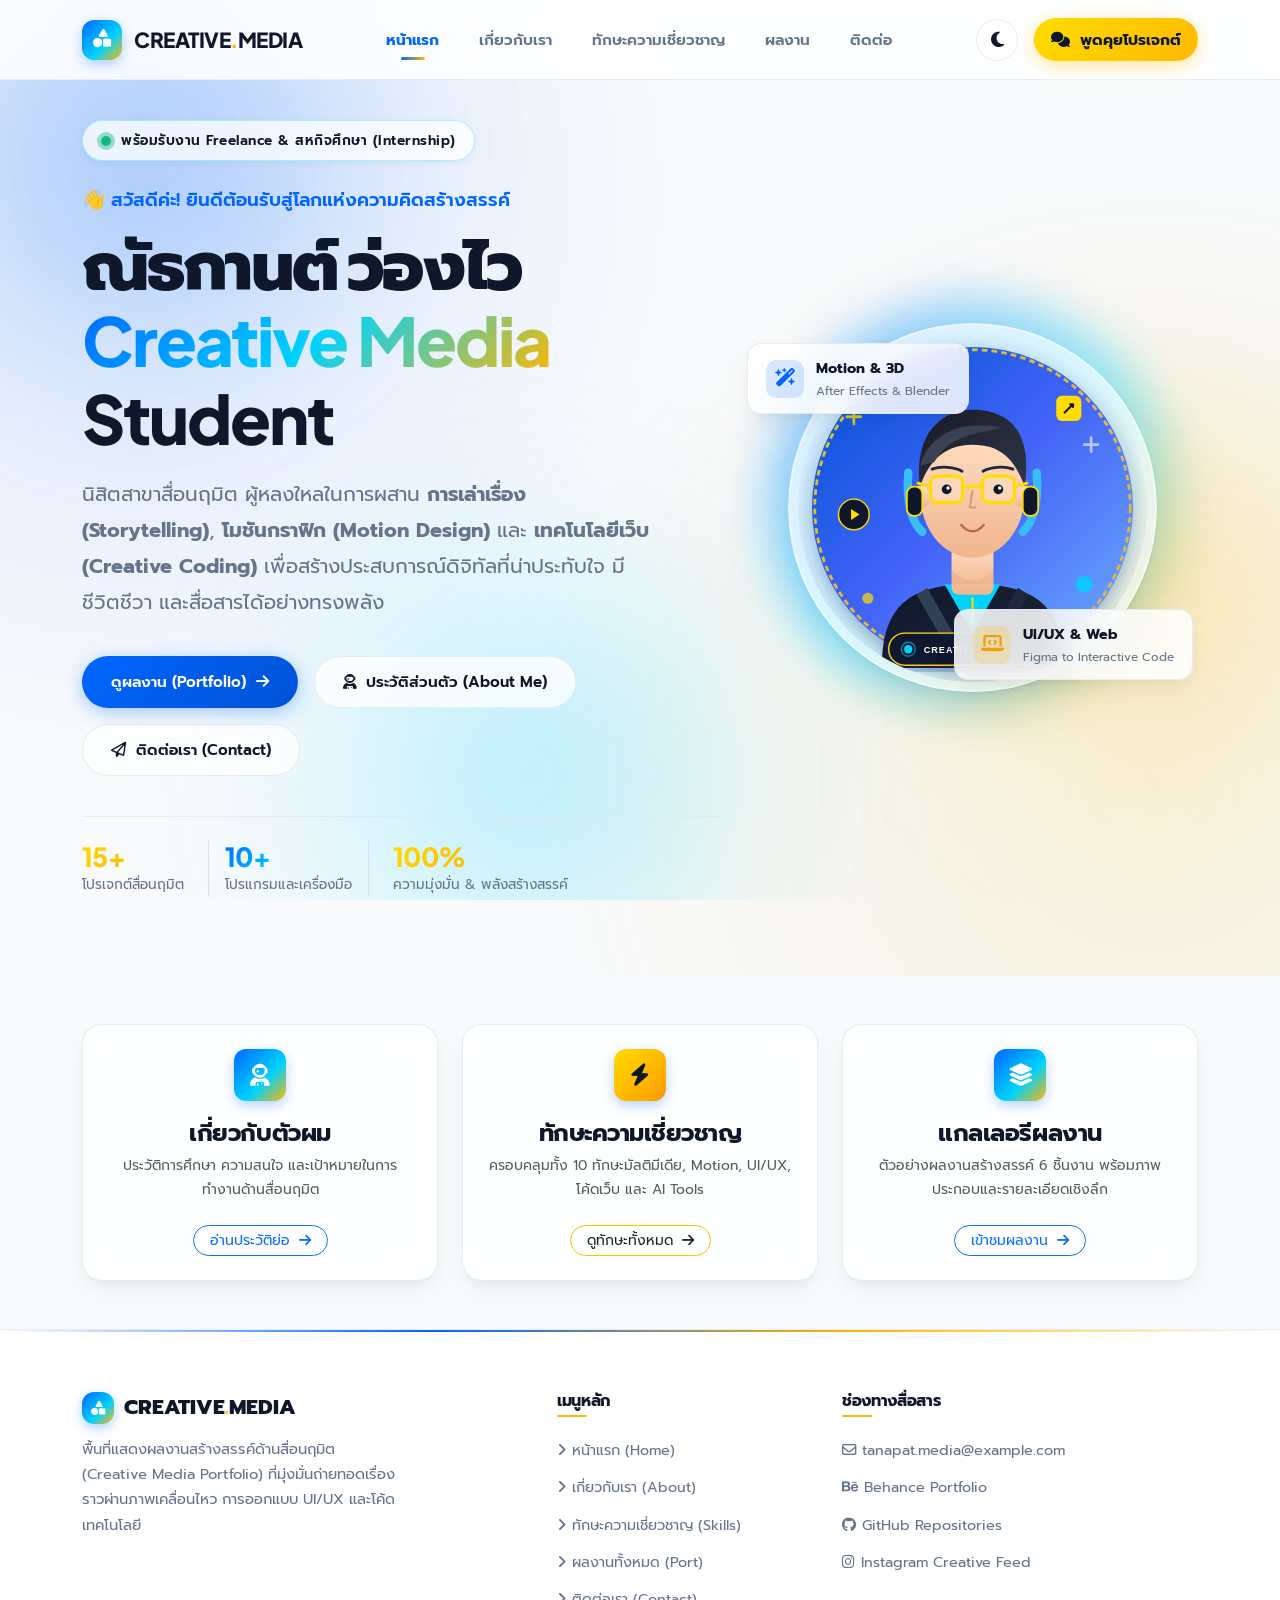
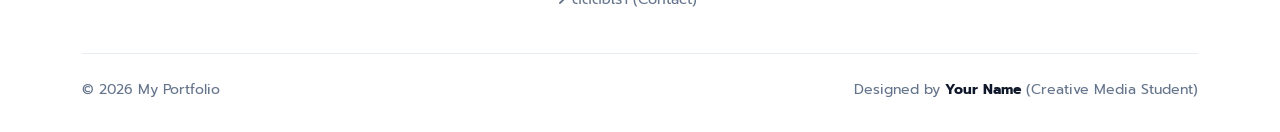
==== index.html @ 1ac67773 "Initial commit: Creative Media Student Portfolio with multi-page structure" ====
<!DOCTYPE html>
<html lang="th" data-bs-theme="dark">
<head>
  <meta charset="UTF-8">
  <meta name="viewport" content="width=device-width, initial-scale=1.0">
  <title>หน้าแรก (Home) | Creative Media Student Portfolio</title>
  
  <!-- SEO Meta Tags -->
  <meta name="description" content="แฟ้มสะสมผลงาน (Portfolio) สาขาสื่อนฤมิต (Creative Media) - หน้าแรก นำเสนอผลงานออกแบบดิจิทัล มัลติมีเดีย โมชันกราฟิก และ UI/UX">
  <meta name="keywords" content="Creative Media, สื่อนฤมิต, Portfolio, UI/UX, Motion Graphic, Video Production, Front-end Developer">
  <meta name="author" content="Your Name">

  <!-- Favicon -->
  <link rel="icon" type="image/svg+xml" href="assets/images/logo.svg">

  <!-- Google Fonts: Plus Jakarta Sans & Prompt -->
  <link rel="preconnect" href="https://fonts.googleapis.com">
  <link rel="preconnect" href="https://fonts.gstatic.com" crossorigin>
  <link href="https://fonts.googleapis.com/css2?family=Plus+Jakarta+Sans:wght@400;500;600;700;800&family=Prompt:wght@300;400;500;600;700&display=swap" rel="stylesheet">

  <!-- Font Awesome 6.6.0 via CDN -->
  <link rel="stylesheet" href="https://cdnjs.cloudflare.com/ajax/libs/font-awesome/6.6.0/css/all.min.css" crossorigin="anonymous" referrerpolicy="no-referrer" />

  <!-- Bootstrap 5.3.3 CSS via CDN -->
  <link href="https://cdn.jsdelivr.net/npm/bootstrap@5.3.3/dist/css/bootstrap.min.css" rel="stylesheet" crossorigin="anonymous">

  <!-- Custom Modular Stylesheets -->
  <link rel="stylesheet" href="assets/css/variables.css">
  <link rel="stylesheet" href="assets/css/main.css">
  <link rel="stylesheet" href="assets/css/navbar.css">
  <link rel="stylesheet" href="assets/css/hero.css">
  <link rel="stylesheet" href="assets/css/footer.css">
</head>
<body>

  <!-- Preloader Screen -->
  <div id="preloader" aria-hidden="true">
    <div class="loader-spinner"></div>
    <div class="loader-brand text-gradient-blue-yellow">CREATIVE MEDIA</div>
    <span class="text-muted small mt-2">กำลังโหลดหน้าแรก...</span>
  </div>

  <!-- Ambient Glowing Background Orbs -->
  <div class="bg-ambient-layer" aria-hidden="true">
    <div class="ambient-orb orb-1"></div>
    <div class="ambient-orb orb-2"></div>
    <div class="ambient-orb orb-3"></div>
  </div>

  <!-- 1. NAVIGATION BAR -->
  <header class="custom-navbar">
    <div class="container navbar-container">
      <!-- Brand Logo -->
      <a href="index.html" class="navbar-brand-link" aria-label="Creative Media Portfolio Home">
        <div class="brand-icon-box">
          <i class="fa-solid fa-shapes"></i>
        </div>
        <div>
          <span class="brand-text-name">CREATIVE<span class="brand-accent-dot">.</span>MEDIA</span>
        </div>
      </a>

      <!-- Navigation Menu (Desktop & Mobile Dropdown) -->
      <nav class="nav-menu-wrapper" id="navMenuWrapper" aria-label="Main Navigation">
        <ul class="navbar-nav-list">
          <li>
            <a href="index.html" class="custom-nav-link active">
              <i class="fa-solid fa-house me-1 d-lg-none"></i> หน้าแรก
            </a>
          </li>
          <li>
            <a href="about.html" class="custom-nav-link">
              <i class="fa-solid fa-user me-1 d-lg-none"></i> เกี่ยวกับเรา
            </a>
          </li>
          <li>
            <a href="skills.html" class="custom-nav-link">
              <i class="fa-solid fa-bolt me-1 d-lg-none"></i> ทักษะความเชี่ยวชาญ
            </a>
          </li>
          <li>
            <a href="port.html" class="custom-nav-link">
              <i class="fa-solid fa-layer-group me-1 d-lg-none"></i> ผลงาน
            </a>
          </li>
          <li>
            <a href="contact.html" class="custom-nav-link">
              <i class="fa-solid fa-paper-plane me-1 d-lg-none"></i> ติดต่อ
            </a>
          </li>
        </ul>

        <!-- Mobile Drawer Action -->
        <div class="mobile-actions-wrapper d-lg-none">
          <span class="text-muted small">สลับโหมดการแสดงผล</span>
          <button class="theme-switch-btn" type="button" aria-label="Toggle theme">
            <i class="fa-solid fa-moon"></i>
          </button>
        </div>
      </nav>

      <!-- Right Side Actions -->
      <div class="d-flex align-items-center gap-3">
        <button class="theme-switch-btn d-none d-lg-flex" type="button" aria-label="Toggle theme" title="สลับโหมด Dark/Light">
          <i class="fa-solid fa-moon"></i>
        </button>

        <a href="contact.html" class="btn-creative-yellow d-none d-md-inline-flex py-2 px-3 small">
          <i class="fa-solid fa-comments"></i> พูดคุยโปรเจกต์
        </a>

        <button class="mobile-nav-toggle" type="button" aria-label="Open navigation menu" aria-expanded="false">
          <i class="fa-solid fa-bars"></i>
        </button>
      </div>
    </div>
  </header>

  <!-- MAIN CONTENT: HERO SECTION -->
  <main>
    <section id="home" class="hero-section">
      <div class="hero-gradient-canvas"></div>

      <div class="container hero-content">
        <div class="row align-items-center gy-5">
          <!-- Left Column: Intro Information & CTA -->
          <div class="col-lg-7 text-center text-lg-start">
            <div class="hero-status-pill reveal-init reveal-fade-up">
              <span class="pulse-dot"></span>
              <span class="status-text">พร้อมรับงาน Freelance &amp; สหกิจศึกษา (Internship)</span>
            </div>

            <div class="hero-greeting reveal-init reveal-fade-up delay-100">
              <span>👋 สวัสดีค่ะ! ยินดีต้อนรับสู่โลกแห่งความคิดสร้างสรรค์</span>
            </div>

            <h1 class="hero-title reveal-init reveal-fade-up delay-200">
              ณัธกานต์ ว่องไว<br>
              <span class="text-gradient-blue-yellow">Creative Media</span>
              <span class="hero-role"> Student</span>
            </h1>

            <p class="hero-bio reveal-init reveal-fade-up delay-300">
              นิสิตสาขาสื่อนฤมิต ผู้หลงใหลในการผสาน <strong>การเล่าเรื่อง (Storytelling)</strong>, 
              <strong>โมชันกราฟิก (Motion Design)</strong> และ <strong>เทคโนโลยีเว็บ (Creative Coding)</strong> 
              เพื่อสร้างประสบการณ์ดิจิทัลที่น่าประทับใจ มีชีวิตชีวา และสื่อสารได้อย่างทรงพลัง
            </p>

            <!-- Links to other pages -->
            <div class="hero-cta-group reveal-init reveal-fade-up delay-400">
              <a href="port.html" class="btn-creative-primary">
                <span>ดูผลงาน (Portfolio)</span>
                <i class="fa-solid fa-arrow-right"></i>
              </a>
              <a href="about.html" class="btn-creative-outline">
                <i class="fa-solid fa-user-astronaut"></i>
                <span>ประวัติส่วนตัว (About Me)</span>
              </a>
              <a href="contact.html" class="btn-creative-outline">
                <i class="fa-regular fa-paper-plane"></i>
                <span>ติดต่อเรา (Contact)</span>
              </a>
            </div>

            <!-- Quick Experience Highlights -->
            <div class="hero-quick-stats reveal-init reveal-fade-up delay-500">
              <div class="stat-item">
                <h4 class="text-gradient-yellow">15+</h4>
                <p>โปรเจกต์สื่อนฤมิต</p>
              </div>
              <div class="stat-item border-start border-end px-3">
                <h4 class="text-gradient-blue-yellow">10+</h4>
                <p>โปรแกรมและเครื่องมือ</p>
              </div>
              <div class="stat-item">
                <h4 class="text-gradient-yellow">100%</h4>
                <p>ความมุ่งมั่น &amp; พลังสร้างสรรค์</p>
              </div>
            </div>
          </div>

          <!-- Right Column: Profile Avatar with Floating Glass Badges -->
          <div class="col-lg-5">
            <div class="hero-visual-wrapper reveal-init reveal-zoom-in delay-200">
              <div class="avatar-frame">
                <div class="avatar-glow-ring"></div>

                <div class="avatar-image-container">
                  <img src="assets/images/profile-placeholder.svg" 
                       alt="Tanapat Suksomboon - Creative Media Student" 
                       width="400" 
                       height="400" 
                       loading="eager">
                </div>

                <div class="floating-badge floating-badge-1">
                  <div class="badge-icon-box badge-icon-blue">
                    <i class="fa-solid fa-wand-magic-sparkles"></i>
                  </div>
                  <div>
                    <p class="badge-text-primary">Motion &amp; 3D</p>
                    <p class="badge-text-secondary">After Effects &amp; Blender</p>
                  </div>
                </div>

                <div class="floating-badge floating-badge-2">
                  <div class="badge-icon-box badge-icon-yellow">
                    <i class="fa-solid fa-laptop-code"></i>
                  </div>
                  <div>
                    <p class="badge-text-primary">UI/UX &amp; Web</p>
                    <p class="badge-text-secondary">Figma to Interactive Code</p>
                  </div>
                </div>
              </div>
            </div>
          </div>
        </div>
      </div>
    </section>

    <!-- Navigation Highlights Grid (นำทางไปสู่หน้าต่างๆ) -->
    <section class="py-5">
      <div class="container">
        <div class="row g-4">
          <!-- About Box -->
          <div class="col-md-4">
            <div class="glass-card p-4 h-100 reveal-init reveal-fade-up delay-100 text-center">
              <div class="brand-icon-box mx-auto mb-3" style="width: 52px; height: 52px; font-size: 1.4rem;">
                <i class="fa-solid fa-user-astronaut"></i>
              </div>
              <h4 class="fw-bold mb-2">เกี่ยวกับตัวผม</h4>
              <p class="text-muted small mb-4">ประวัติการศึกษา ความสนใจ และเป้าหมายในการทำงานด้านสื่อนฤมิต</p>
              <a href="about.html" class="btn btn-sm btn-outline-primary rounded-pill px-3">
                อ่านประวัติย่อ <i class="fa-solid fa-arrow-right ms-1"></i>
              </a>
            </div>
          </div>

          <!-- Skills Box -->
          <div class="col-md-4">
            <div class="glass-card p-4 h-100 reveal-init reveal-fade-up delay-200 text-center">
              <div class="brand-icon-box mx-auto mb-3" style="width: 52px; height: 52px; font-size: 1.4rem; background: linear-gradient(135deg, #ffdd00, #ff9900); color: #0f172a;">
                <i class="fa-solid fa-bolt"></i>
              </div>
              <h4 class="fw-bold mb-2">ทักษะความเชี่ยวชาญ</h4>
              <p class="text-muted small mb-4">ครอบคลุมทั้ง 10 ทักษะมัลติมีเดีย, Motion, UI/UX, โค้ดเว็บ และ AI Tools</p>
              <a href="skills.html" class="btn btn-sm btn-outline-warning rounded-pill px-3 text-dark">
                ดูทักษะทั้งหมด <i class="fa-solid fa-arrow-right ms-1"></i>
              </a>
            </div>
          </div>

          <!-- Port Box -->
          <div class="col-md-4">
            <div class="glass-card p-4 h-100 reveal-init reveal-fade-up delay-300 text-center">
              <div class="brand-icon-box mx-auto mb-3" style="width: 52px; height: 52px; font-size: 1.4rem;">
                <i class="fa-solid fa-layer-group"></i>
              </div>
              <h4 class="fw-bold mb-2">แกลเลอรีผลงาน</h4>
              <p class="text-muted small mb-4">ตัวอย่างผลงานสร้างสรรค์ 6 ชิ้นงาน พร้อมภาพประกอบและรายละเอียดเชิงลึก</p>
              <a href="port.html" class="btn btn-sm btn-outline-primary rounded-pill px-3">
                เข้าชมผลงาน <i class="fa-solid fa-arrow-right ms-1"></i>
              </a>
            </div>
          </div>
        </div>
      </div>
    </section>
  </main>

  <!-- FOOTER -->
  <footer class="custom-footer">
    <div class="footer-top-accent"></div>

    <div class="container">
      <div class="row gy-4">
        <div class="col-lg-5 footer-brand-col">
          <div class="footer-brand-title">
            <div class="brand-icon-box" style="width: 32px; height: 32px; font-size: 0.9rem;">
              <i class="fa-solid fa-shapes"></i>
            </div>
            <span>CREATIVE<span class="text-warning">.</span>MEDIA</span>
          </div>
          <p class="footer-brand-bio">
            พื้นที่แสดงผลงานสร้างสรรค์ด้านสื่อนฤมิต (Creative Media Portfolio) ที่มุ่งมั่นถ่ายทอดเรื่องราวผ่านภาพเคลื่อนไหว การออกแบบ UI/UX และโค้ดเทคโนโลยี
          </p>
        </div>

        <div class="col-6 col-lg-3 footer-links-col">
          <h5>เมนูหลัก</h5>
          <ul class="footer-links-list">
            <li class="footer-link-item"><a href="index.html"><i class="fa-solid fa-angle-right"></i> หน้าแรก (Home)</a></li>
            <li class="footer-link-item"><a href="about.html"><i class="fa-solid fa-angle-right"></i> เกี่ยวกับเรา (About)</a></li>
            <li class="footer-link-item"><a href="skills.html"><i class="fa-solid fa-angle-right"></i> ทักษะความเชี่ยวชาญ (Skills)</a></li>
            <li class="footer-link-item"><a href="port.html"><i class="fa-solid fa-angle-right"></i> ผลงานทั้งหมด (Port)</a></li>
            <li class="footer-link-item"><a href="contact.html"><i class="fa-solid fa-angle-right"></i> ติดต่อเรา (Contact)</a></li>
          </ul>
        </div>

        <div class="col-6 col-lg-4 footer-links-col">
          <h5>ช่องทางสื่อสาร</h5>
          <ul class="footer-links-list">
            <li class="footer-link-item">
              <a href="mailto:tanapat.media@example.com"><i class="fa-regular fa-envelope"></i> tanapat.media@example.com</a>
            </li>
            <li class="footer-link-item">
              <a href="https://behance.net" target="_blank" rel="noopener noreferrer"><i class="fa-brands fa-behance"></i> Behance Portfolio</a>
            </li>
            <li class="footer-link-item">
              <a href="https://github.com" target="_blank" rel="noopener noreferrer"><i class="fa-brands fa-github"></i> GitHub Repositories</a>
            </li>
            <li class="footer-link-item">
              <a href="https://instagram.com" target="_blank" rel="noopener noreferrer"><i class="fa-brands fa-instagram"></i> Instagram Creative Feed</a>
            </li>
          </ul>
        </div>
      </div>

      <div class="footer-bottom-bar">
        <p class="footer-copyright">
          &copy; 2026 My Portfolio
        </p>
        <p class="footer-designer">
          Designed by <span>Your Name</span> (Creative Media Student)
        </p>
      </div>
    </div>
  </footer>

  <!-- Scroll to Top Button -->
  <button type="button" id="scrollTopBtn" class="scroll-top-btn" aria-label="Scroll back to top" title="กลับขึ้นด้านบน">
    <i class="fa-solid fa-arrow-up"></i>
  </button>

  <!-- Scripts -->
  <script src="https://cdn.jsdelivr.net/npm/bootstrap@5.3.3/dist/js/bootstrap.bundle.min.js" crossorigin="anonymous"></script>
  <script src="assets/js/theme.js"></script>
  <script src="assets/js/navbar.js"></script>
  <script src="assets/js/animations.js"></script>
  <script src="assets/js/main.js"></script>
</body>
</html>
---- assets/css/variables.css ----
/* ==========================================================================
   VARIABLES & DESIGN TOKENS
   Creative Media Portfolio - Modern, Glassmorphism, Blue & Yellow Theme
   ========================================================================== */

:root {
  /* Primary Palette: Blue / Cyan (Professional & Tech) */
  --primary-50: #eff6ff;
  --primary-100: #dbeafe;
  --primary-200: #bfdbfe;
  --primary-300: #93c5fd;
  --primary-400: #60a5fa;
  --primary-500: #0066ff;
  --primary-600: #0052d4;
  --primary-700: #1d4ed8;
  --primary-800: #1e40af;
  --primary-900: #1e3a8a;
  --primary-cyan: #00d2ff;
  --primary-sky: #38bdf8;

  /* Accent Palette: Yellow / Amber (Creativity & Energy) */
  --accent-50: #fefce8;
  --accent-100: #fef9c3;
  --accent-200: #fef08a;
  --accent-300: #ffdd00;
  --accent-400: #ffb800;
  --accent-500: #f59e0b;
  --accent-600: #d97706;
  --accent-glow: rgba(255, 184, 0, 0.4);

  /* Gradients */
  --grad-primary: linear-gradient(135deg, #0052d4 0%, #4364f7 50%, #6fb1fc 100%);
  --grad-accent: linear-gradient(135deg, #ffdd00 0%, #ff9900 100%);
  --grad-blue-yellow: linear-gradient(135deg, #0066ff 0%, #00d2ff 60%, #ffb800 100%);
  --grad-mesh: radial-gradient(at 0% 0%, rgba(0, 102, 255, 0.15) 0px, transparent 50%),
               radial-gradient(at 100% 0%, rgba(255, 184, 0, 0.15) 0px, transparent 50%),
               radial-gradient(at 100% 100%, rgba(0, 210, 255, 0.12) 0px, transparent 50%),
               radial-gradient(at 0% 100%, rgba(255, 153, 0, 0.1) 0px, transparent 50%);

  /* Typography */
  --font-heading: 'Plus Jakarta Sans', 'Prompt', -apple-system, BlinkMacSystemFont, sans-serif;
  --font-body: 'Prompt', 'Plus Jakarta Sans', -apple-system, BlinkMacSystemFont, sans-serif;

  /* Spacing & Layout */
  --header-height: 80px;
  --section-padding: 100px 0;
  --radius-sm: 8px;
  --radius-md: 14px;
  --radius-lg: 20px;
  --radius-xl: 30px;
  --radius-full: 9999px;

  /* Transitions */
  --trans-fast: 0.2s cubic-bezier(0.4, 0, 0.2, 1);
  --trans-base: 0.3s cubic-bezier(0.4, 0, 0.2, 1);
  --trans-slow: 0.5s cubic-bezier(0.4, 0, 0.2, 1);
  --trans-spring: 0.5s cubic-bezier(0.175, 0.885, 0.32, 1.275);
}

/* ==========================================================================
   LIGHT THEME (Default or Selected)
   ========================================================================== */
[data-bs-theme="light"], :root {
  --bg-body: #f8fafc;
  --bg-surface: #ffffff;
  --bg-surface-glass: rgba(255, 255, 255, 0.75);
  --bg-card: rgba(255, 255, 255, 0.85);
  --bg-card-hover: rgba(255, 255, 255, 0.95);
  --bg-subtle: #f1f5f9;

  --text-main: #0f172a;
  --text-muted: #64748b;
  --text-light: #94a3b8;
  --text-inverse: #ffffff;

  --border-glass: rgba(226, 232, 240, 0.8);
  --border-focus: #0066ff;
  
  --shadow-sm: 0 2px 8px rgba(15, 23, 42, 0.05);
  --shadow-md: 0 10px 25px -5px rgba(15, 23, 42, 0.08), 0 8px 10px -6px rgba(15, 23, 42, 0.04);
  --shadow-lg: 0 20px 35px -8px rgba(0, 102, 255, 0.12), 0 10px 15px -5px rgba(15, 23, 42, 0.04);
  --shadow-glow-blue: 0 0 30px rgba(0, 102, 255, 0.25);
  --shadow-glow-yellow: 0 0 30px rgba(255, 184, 0, 0.3);

  --navbar-bg: rgba(255, 255, 255, 0.85);
  --modal-bg: rgba(255, 255, 255, 0.95);
}

/* ==========================================================================
   DARK THEME (Creative Cyber/Modern Studio Aesthetic)
   ========================================================================== */
[data-bs-theme="dark"] {
  --bg-body: #090d16;
  --bg-surface: #0f172a;
  --bg-surface-glass: rgba(15, 23, 42, 0.72);
  --bg-card: rgba(30, 41, 59, 0.6);
  --bg-card-hover: rgba(30, 41, 59, 0.85);
  --bg-subtle: #1e293b;

  --text-main: #f8fafc;
  --text-muted: #94a3b8;
  --text-light: #64748b;
  --text-inverse: #0f172a;

  --border-glass: rgba(255, 255, 255, 0.12);
  --border-focus: #00d2ff;

  --shadow-sm: 0 2px 8px rgba(0, 0, 0, 0.3);
  --shadow-md: 0 10px 30px rgba(0, 0, 0, 0.5);
  --shadow-lg: 0 20px 40px rgba(0, 0, 0, 0.7);
  --shadow-glow-blue: 0 0 35px rgba(0, 102, 255, 0.4);
  --shadow-glow-yellow: 0 0 35px rgba(255, 184, 0, 0.45);

  --navbar-bg: rgba(9, 13, 22, 0.82);
  --modal-bg: rgba(15, 23, 42, 0.95);
}
---- assets/css/main.css ----
/* ==========================================================================
   GLOBAL STYLES & CORE UTILITIES
   ========================================================================== */

* {
  margin: 0;
  padding: 0;
  box-sizing: border-box;
}

html {
  scroll-behavior: smooth;
  scroll-padding-top: 90px;
}

body {
  font-family: var(--font-body);
  background-color: var(--bg-body);
  color: var(--text-main);
  line-height: 1.7;
  overflow-x: hidden;
  transition: background-color var(--trans-base), color var(--trans-base);
  position: relative;
  min-height: 100vh;
}

/* Background Ambient Glow Orbs */
.bg-ambient-layer {
  position: fixed;
  top: 0;
  left: 0;
  width: 100vw;
  height: 100vh;
  pointer-events: none;
  z-index: -1;
  overflow: hidden;
}

.ambient-orb {
  position: absolute;
  border-radius: 50%;
  filter: blur(100px);
  opacity: 0.35;
  transition: opacity var(--trans-slow);
}

[data-bs-theme="dark"] .ambient-orb {
  opacity: 0.22;
}

.orb-1 {
  width: 500px;
  height: 500px;
  background: radial-gradient(circle, var(--primary-500) 0%, rgba(0, 210, 255, 0) 70%);
  top: -100px;
  left: -100px;
  animation: floatOrb 18s ease-in-out infinite alternate;
}

.orb-2 {
  width: 450px;
  height: 450px;
  background: radial-gradient(circle, var(--accent-400) 0%, rgba(255, 221, 0, 0) 70%);
  top: 40%;
  right: -100px;
  animation: floatOrb 22s ease-in-out infinite alternate-reverse;
}

.orb-3 {
  width: 550px;
  height: 550px;
  background: radial-gradient(circle, var(--primary-cyan) 0%, rgba(0, 102, 255, 0) 70%);
  bottom: -150px;
  left: 20%;
  animation: floatOrb 25s ease-in-out infinite alternate;
}

@keyframes floatOrb {
  0% { transform: translate(0, 0) scale(1); }
  50% { transform: translate(60px, 40px) scale(1.1); }
  100% { transform: translate(-40px, 80px) scale(0.95); }
}

/* Custom Scrollbar */
::-webkit-scrollbar {
  width: 10px;
}
::-webkit-scrollbar-track {
  background: var(--bg-body);
}
::-webkit-scrollbar-thumb {
  background: linear-gradient(180deg, var(--primary-500), var(--accent-400));
  border-radius: var(--radius-full);
  border: 2px solid var(--bg-body);
}
::-webkit-scrollbar-thumb:hover {
  background: linear-gradient(180deg, var(--primary-cyan), var(--accent-300));
}

/* Typography Helpers */
h1, h2, h3, h4, h5, h6, .brand-font {
  font-family: var(--font-heading);
  font-weight: 700;
  color: var(--text-main);
  letter-spacing: -0.02em;
}

.text-gradient-blue-yellow {
  background: linear-gradient(135deg, var(--primary-500) 0%, var(--primary-cyan) 50%, var(--accent-400) 100%);
  -webkit-background-clip: text;
  -webkit-text-fill-color: transparent;
  background-clip: text;
}

.text-gradient-yellow {
  background: linear-gradient(135deg, var(--accent-300) 0%, var(--accent-500) 100%);
  -webkit-background-clip: text;
  -webkit-text-fill-color: transparent;
  background-clip: text;
}

.section-title-wrap {
  text-align: center;
  margin-bottom: 3.5rem;
  position: relative;
}

.section-badge {
  display: inline-flex;
  align-items: center;
  gap: 8px;
  padding: 6px 18px;
  background: rgba(0, 102, 255, 0.08);
  border: 1px solid rgba(0, 102, 255, 0.25);
  border-radius: var(--radius-full);
  font-size: 0.85rem;
  font-weight: 600;
  color: var(--primary-500);
  text-transform: uppercase;
  letter-spacing: 1.5px;
  margin-bottom: 1rem;
}

[data-bs-theme="dark"] .section-badge {
  background: rgba(0, 210, 255, 0.12);
  border-color: rgba(0, 210, 255, 0.3);
  color: var(--primary-cyan);
}

.section-badge.badge-yellow {
  background: rgba(255, 184, 0, 0.12);
  border-color: rgba(255, 184, 0, 0.3);
  color: var(--accent-500);
}

.section-heading {
  font-size: clamp(2rem, 4vw, 2.75rem);
  font-weight: 800;
  margin-bottom: 0.75rem;
}

/* Subpage Wrapper for Multi-Page layout */
.page-main-wrap {
  padding-top: calc(var(--header-height) + 30px);
  padding-bottom: 80px;
  min-height: calc(100vh - 250px);
}

.page-hero-banner {
  text-align: center;
  padding: 40px 0 20px;
  margin-bottom: 30px;
}


/* ==========================================================================
   GLASSMORPHISM CORE COMPONENTS
   ========================================================================== */
.glass-card {
  background: var(--bg-card);
  backdrop-filter: blur(16px);
  -webkit-backdrop-filter: blur(16px);
  border: 1px solid var(--border-glass);
  border-radius: var(--radius-lg);
  box-shadow: var(--shadow-md);
  transition: transform var(--trans-base), box-shadow var(--trans-base), border-color var(--trans-base);
}

.glass-card:hover {
  transform: translateY(-6px);
  box-shadow: var(--shadow-lg);
  border-color: rgba(0, 102, 255, 0.35);
}

.glass-pill {
  background: var(--bg-surface-glass);
  backdrop-filter: blur(12px);
  -webkit-backdrop-filter: blur(12px);
  border: 1px solid var(--border-glass);
  border-radius: var(--radius-full);
}

/* ==========================================================================
   BUTTONS (MODERN, CREATIVE, GRADIENT)
   ========================================================================== */
.btn-creative-primary {
  display: inline-flex;
  align-items: center;
  justify-content: center;
  gap: 10px;
  padding: 12px 28px;
  font-weight: 600;
  font-size: 0.95rem;
  border-radius: var(--radius-full);
  background: linear-gradient(135deg, var(--primary-500) 0%, var(--primary-600) 100%);
  color: #ffffff;
  border: 1px solid transparent;
  box-shadow: 0 4px 18px rgba(0, 102, 255, 0.35);
  transition: all var(--trans-base);
  text-decoration: none;
  position: relative;
  overflow: hidden;
  z-index: 1;
}

.btn-creative-primary::before {
  content: '';
  position: absolute;
  top: 0;
  left: -100%;
  width: 100%;
  height: 100%;
  background: linear-gradient(90deg, transparent, rgba(255, 255, 255, 0.25), transparent);
  transition: left 0.6s ease;
  z-index: -1;
}

.btn-creative-primary:hover {
  color: #ffffff;
  transform: translateY(-3px);
  box-shadow: 0 8px 24px rgba(0, 102, 255, 0.5);
}

.btn-creative-primary:hover::before {
  left: 100%;
}

.btn-creative-yellow {
  display: inline-flex;
  align-items: center;
  justify-content: center;
  gap: 10px;
  padding: 12px 28px;
  font-weight: 700;
  font-size: 0.95rem;
  border-radius: var(--radius-full);
  background: linear-gradient(135deg, var(--accent-300) 0%, var(--accent-400) 100%);
  color: #0f172a;
  border: 1px solid transparent;
  box-shadow: 0 4px 18px rgba(255, 184, 0, 0.4);
  transition: all var(--trans-base);
  text-decoration: none;
}

.btn-creative-yellow:hover {
  color: #0f172a;
  transform: translateY(-3px) scale(1.02);
  box-shadow: 0 8px 26px rgba(255, 184, 0, 0.6);
}

.btn-creative-outline {
  display: inline-flex;
  align-items: center;
  justify-content: center;
  gap: 10px;
  padding: 12px 28px;
  font-weight: 600;
  font-size: 0.95rem;
  border-radius: var(--radius-full);
  background: var(--bg-surface-glass);
  backdrop-filter: blur(8px);
  color: var(--text-main);
  border: 1.5px solid var(--border-glass);
  transition: all var(--trans-base);
  text-decoration: none;
}

.btn-creative-outline:hover {
  color: var(--primary-500);
  border-color: var(--primary-500);
  background: rgba(0, 102, 255, 0.08);
  transform: translateY(-3px);
}

[data-bs-theme="dark"] .btn-creative-outline:hover {
  color: var(--primary-cyan);
  border-color: var(--primary-cyan);
  background: rgba(0, 210, 255, 0.12);
}

/* ==========================================================================
   SCROLL REVEAL ANIMATIONS
   ========================================================================== */
.reveal-init {
  opacity: 0;
  transition: opacity 0.8s cubic-bezier(0.2, 0.8, 0.2, 1), transform 0.8s cubic-bezier(0.2, 0.8, 0.2, 1);
  will-change: opacity, transform;
}

.reveal-fade-up {
  transform: translateY(35px);
}

.reveal-fade-left {
  transform: translateX(-40px);
}

.reveal-fade-right {
  transform: translateX(40px);
}

.reveal-zoom-in {
  transform: scale(0.92);
}

.reveal-visible {
  opacity: 1;
  transform: translate(0, 0) scale(1);
}

/* Delay helpers */
.delay-100 { transition-delay: 0.1s; }
.delay-200 { transition-delay: 0.2s; }
.delay-300 { transition-delay: 0.3s; }
.delay-400 { transition-delay: 0.4s; }
.delay-500 { transition-delay: 0.5s; }

/* ==========================================================================
   SCROLL TO TOP BUTTON
   ========================================================================== */
.scroll-top-btn {
  position: fixed;
  bottom: 30px;
  right: 30px;
  width: 48px;
  height: 48px;
  border-radius: 50%;
  background: var(--bg-card);
  backdrop-filter: blur(12px);
  border: 1.5px solid var(--border-glass);
  color: var(--primary-500);
  display: flex;
  align-items: center;
  justify-content: center;
  font-size: 1.2rem;
  box-shadow: var(--shadow-md);
  cursor: pointer;
  z-index: 990;
  opacity: 0;
  visibility: hidden;
  transform: translateY(20px);
  transition: all var(--trans-base);
}

[data-bs-theme="dark"] .scroll-top-btn {
  color: var(--accent-300);
}

.scroll-top-btn.active {
  opacity: 1;
  visibility: visible;
  transform: translateY(0);
}

.scroll-top-btn:hover {
  background: var(--primary-500);
  color: #ffffff;
  border-color: var(--primary-500);
  transform: translateY(-4px);
  box-shadow: 0 8px 20px rgba(0, 102, 255, 0.4);
}

/* ==========================================================================
   PRELOADER / LOADING ANIMATION
   ========================================================================== */
#preloader {
  position: fixed;
  top: 0;
  left: 0;
  width: 100vw;
  height: 100vh;
  background-color: var(--bg-body);
  display: flex;
  align-items: center;
  justify-content: center;
  flex-direction: column;
  z-index: 99999;
  transition: opacity 0.6s ease, visibility 0.6s ease;
}

#preloader.loaded {
  opacity: 0;
  visibility: hidden;
}

.loader-spinner {
  width: 65px;
  height: 65px;
  border: 4px solid rgba(0, 102, 255, 0.15);
  border-top-color: var(--primary-500);
  border-right-color: var(--accent-400);
  border-radius: 50%;
  animation: spin 1s linear infinite;
  margin-bottom: 1.25rem;
}

.loader-brand {
  font-family: var(--font-heading);
  font-weight: 800;
  letter-spacing: 2px;
  font-size: 1.1rem;
}

@keyframes spin {
  to { transform: rotate(360deg); }
}
---- assets/css/navbar.css ----
/* ==========================================================================
   NAVIGATION BAR (STICKY, GLASSMORPHISM, RESPONSIVE, THEME SWITCHER)
   ========================================================================== */

.custom-navbar {
  position: fixed;
  top: 0;
  left: 0;
  width: 100%;
  height: var(--header-height);
  z-index: 1030;
  background: var(--navbar-bg);
  backdrop-filter: blur(20px);
  -webkit-backdrop-filter: blur(20px);
  border-bottom: 1px solid var(--border-glass);
  transition: all var(--trans-base);
}

.custom-navbar.scrolled {
  height: 70px;
  box-shadow: var(--shadow-sm);
  background: var(--navbar-bg);
}

.navbar-container {
  display: flex;
  align-items: center;
  justify-content: space-between;
  height: 100%;
}

/* Brand Logo */
.navbar-brand-link {
  display: flex;
  align-items: center;
  gap: 12px;
  text-decoration: none;
  font-family: var(--font-heading);
  font-weight: 800;
  font-size: 1.3rem;
  color: var(--text-main);
  transition: transform var(--trans-fast);
}

.navbar-brand-link:hover {
  transform: scale(1.02);
}

.brand-icon-box {
  width: 40px;
  height: 40px;
  border-radius: 12px;
  background: linear-gradient(135deg, var(--primary-500) 0%, var(--primary-cyan) 60%, var(--accent-400) 100%);
  display: flex;
  align-items: center;
  justify-content: center;
  color: #ffffff;
  font-size: 1.15rem;
  box-shadow: 0 4px 12px rgba(0, 102, 255, 0.3);
}

.brand-text-name {
  letter-spacing: -0.5px;
}

.brand-accent-dot {
  color: var(--accent-400);
}

/* Nav Links Menu */
.navbar-nav-list {
  display: flex;
  align-items: center;
  gap: 8px;
  list-style: none;
  margin: 0;
  padding: 0;
}

.custom-nav-link {
  position: relative;
  display: inline-block;
  padding: 8px 16px;
  font-size: 0.95rem;
  font-weight: 600;
  color: var(--text-muted);
  text-decoration: none;
  border-radius: var(--radius-full);
  transition: color var(--trans-fast), background var(--trans-fast);
}

.custom-nav-link:hover {
  color: var(--primary-500);
  background: rgba(0, 102, 255, 0.05);
}

[data-bs-theme="dark"] .custom-nav-link:hover {
  color: var(--primary-cyan);
  background: rgba(0, 210, 255, 0.08);
}

/* Active Nav State */
.custom-nav-link.active {
  color: var(--primary-500);
  font-weight: 700;
}

[data-bs-theme="dark"] .custom-nav-link.active {
  color: var(--accent-300);
}

.custom-nav-link::after {
  content: '';
  position: absolute;
  bottom: 0;
  left: 50%;
  transform: translateX(-50%);
  width: 0;
  height: 3px;
  border-radius: 2px;
  background: linear-gradient(90deg, var(--primary-500), var(--accent-400));
  transition: width var(--trans-base);
}

.custom-nav-link.active::after {
  width: 24px;
}

/* Theme Switcher Button */
.theme-switch-btn {
  width: 42px;
  height: 42px;
  border-radius: 50%;
  border: 1px solid var(--border-glass);
  background: var(--bg-surface-glass);
  color: var(--text-main);
  display: flex;
  align-items: center;
  justify-content: center;
  cursor: pointer;
  transition: all var(--trans-fast);
  font-size: 1.1rem;
}

.theme-switch-btn:hover {
  background: rgba(255, 184, 0, 0.15);
  color: var(--accent-500);
  border-color: var(--accent-400);
  transform: rotate(15deg);
}

/* Mobile Toggle Hamburger */
.mobile-nav-toggle {
  display: none;
  background: none;
  border: 1px solid var(--border-glass);
  width: 42px;
  height: 42px;
  border-radius: 12px;
  color: var(--text-main);
  font-size: 1.25rem;
  align-items: center;
  justify-content: center;
  cursor: pointer;
}

/* Responsive Navigation */
@media (max-width: 991.98px) {
  .mobile-nav-toggle {
    display: flex;
  }

  .nav-menu-wrapper {
    position: fixed;
    top: var(--header-height);
    left: 0;
    width: 100%;
    height: 0;
    overflow: hidden;
    background: var(--bg-surface);
    backdrop-filter: blur(24px);
    -webkit-backdrop-filter: blur(24px);
    border-bottom: 1px solid var(--border-glass);
    transition: height 0.35s ease;
    box-shadow: var(--shadow-lg);
  }

  .nav-menu-wrapper.show {
    height: calc(100vh - var(--header-height));
    overflow-y: auto;
  }

  .navbar-nav-list {
    flex-direction: column;
    align-items: stretch;
    padding: 24px 20px;
    gap: 8px;
  }

  .custom-nav-link {
    display: flex;
    align-items: center;
    justify-content: space-between;
    padding: 14px 20px;
    font-size: 1.1rem;
    border-radius: var(--radius-md);
  }

  .custom-nav-link::after {
    display: none;
  }

  .custom-nav-link.active {
    background: rgba(0, 102, 255, 0.1);
    color: var(--primary-500);
  }

  [data-bs-theme="dark"] .custom-nav-link.active {
    background: rgba(0, 210, 255, 0.12);
    color: var(--accent-300);
  }

  .mobile-actions-wrapper {
    padding: 20px;
    display: flex;
    align-items: center;
    justify-content: space-between;
    border-top: 1px solid var(--border-glass);
  }
}
---- assets/css/hero.css ----
/* ==========================================================================
   HERO SECTION (GRADIENT, ANIMATED ELEMENTS, PROFILE CARD, BADGES)
   ========================================================================== */

.hero-section {
  position: relative;
  min-height: 100vh;
  padding-top: calc(var(--header-height) + 40px);
  padding-bottom: 80px;
  display: flex;
  align-items: center;
  overflow: hidden;
}

/* Hero Background Gradient Overlay */
.hero-gradient-canvas {
  position: absolute;
  top: 0;
  left: 0;
  width: 100%;
  height: 100%;
  background: radial-gradient(circle at 10% 20%, rgba(0, 102, 255, 0.12) 0%, transparent 40%),
              radial-gradient(circle at 90% 80%, rgba(255, 184, 0, 0.12) 0%, transparent 45%);
  pointer-events: none;
  z-index: 0;
}

.hero-content {
  position: relative;
  z-index: 2;
}

/* Status Pill */
.hero-status-pill {
  display: inline-flex;
  align-items: center;
  gap: 10px;
  padding: 8px 18px;
  background: var(--bg-surface-glass);
  backdrop-filter: blur(12px);
  border: 1px solid rgba(0, 210, 255, 0.3);
  border-radius: var(--radius-full);
  margin-bottom: 1.5rem;
  box-shadow: var(--shadow-sm);
}

.pulse-dot {
  width: 10px;
  height: 10px;
  background-color: #10b981;
  border-radius: 50%;
  position: relative;
}

.pulse-dot::after {
  content: '';
  position: absolute;
  top: -4px;
  left: -4px;
  width: 18px;
  height: 18px;
  border-radius: 50%;
  background-color: rgba(16, 185, 129, 0.4);
  animation: pulseDot 2s infinite ease-out;
}

@keyframes pulseDot {
  0% { transform: scale(0.6); opacity: 1; }
  100% { transform: scale(1.6); opacity: 0; }
}

.status-text {
  font-size: 0.85rem;
  font-weight: 600;
  letter-spacing: 0.5px;
  color: var(--text-main);
}

/* Hero Headings */
.hero-greeting {
  font-size: 1.15rem;
  font-weight: 600;
  color: var(--primary-500);
  margin-bottom: 0.5rem;
  display: flex;
  align-items: center;
  gap: 8px;
}

[data-bs-theme="dark"] .hero-greeting {
  color: var(--primary-cyan);
}

.hero-title {
  font-size: clamp(2.5rem, 5.5vw, 4.2rem);
  font-weight: 800;
  line-height: 1.15;
  letter-spacing: -0.03em;
  margin-bottom: 1.25rem;
}

.hero-role {
  color: var(--text-main);
}

.hero-bio {
  font-size: clamp(1.05rem, 1.8vw, 1.25rem);
  color: var(--text-muted);
  line-height: 1.8;
  margin-bottom: 2.25rem;
  max-width: 580px;
}

.hero-cta-group {
  display: flex;
  align-items: center;
  flex-wrap: wrap;
  gap: 16px;
  margin-bottom: 2.5rem;
}

/* Hero Quick Stats in Left Column */
.hero-quick-stats {
  display: flex;
  align-items: center;
  gap: 24px;
  padding-top: 1.5rem;
  border-top: 1px solid var(--border-glass);
}

.stat-item h4 {
  font-size: 1.65rem;
  font-weight: 800;
  margin: 0;
  color: var(--text-main);
}

.stat-item p {
  font-size: 0.85rem;
  color: var(--text-muted);
  margin: 0;
}

/* Right Column: Hero Visual Showcase / Avatar */
.hero-visual-wrapper {
  position: relative;
  display: flex;
  justify-content: center;
  align-items: center;
  padding: 20px;
}

.avatar-frame {
  position: relative;
  width: 100%;
  max-width: 440px;
  aspect-ratio: 1 / 1;
  display: flex;
  align-items: center;
  justify-content: center;
}

.avatar-glow-ring {
  position: absolute;
  top: 0;
  left: 0;
  width: 100%;
  height: 100%;
  border-radius: 50%;
  background: linear-gradient(135deg, var(--primary-500), var(--primary-cyan), var(--accent-400));
  filter: blur(24px);
  opacity: 0.45;
  animation: spinGlow 14s linear infinite;
  z-index: 1;
}

@keyframes spinGlow {
  0% { transform: rotate(0deg) scale(0.96); }
  50% { transform: rotate(180deg) scale(1.04); }
  100% { transform: rotate(360deg) scale(0.96); }
}

.avatar-image-container {
  position: relative;
  z-index: 2;
  width: 90%;
  height: 90%;
  border-radius: 50%;
  padding: 8px;
  background: var(--bg-surface-glass);
  backdrop-filter: blur(16px);
  border: 2px solid rgba(255, 255, 255, 0.4);
  box-shadow: var(--shadow-lg);
  overflow: hidden;
  transition: transform var(--trans-spring);
}

.avatar-image-container:hover {
  transform: scale(1.03);
}

.avatar-image-container img {
  width: 100%;
  height: 100%;
  object-fit: cover;
  border-radius: 50%;
  display: block;
}

/* Floating Glass Badges around Avatar */
.floating-badge {
  position: absolute;
  z-index: 3;
  padding: 12px 18px;
  background: var(--bg-card);
  backdrop-filter: blur(16px);
  -webkit-backdrop-filter: blur(16px);
  border: 1px solid var(--border-glass);
  border-radius: var(--radius-md);
  box-shadow: var(--shadow-md);
  display: flex;
  align-items: center;
  gap: 12px;
  animation: floatItem 6s ease-in-out infinite;
  transition: transform var(--trans-base);
}

.floating-badge:hover {
  transform: scale(1.08) translateY(-4px) !important;
}

.floating-badge-1 {
  top: 10%;
  left: -20px;
  animation-delay: 0s;
}

.floating-badge-2 {
  bottom: 8%;
  right: -15px;
  animation-delay: 2.5s;
}

@keyframes floatItem {
  0%, 100% { transform: translateY(0px); }
  50% { transform: translateY(-12px); }
}

.badge-icon-box {
  width: 38px;
  height: 38px;
  border-radius: 10px;
  display: flex;
  align-items: center;
  justify-content: center;
  font-size: 1.15rem;
}

.badge-icon-blue {
  background: rgba(0, 102, 255, 0.15);
  color: var(--primary-500);
}

.badge-icon-yellow {
  background: rgba(255, 184, 0, 0.2);
  color: var(--accent-500);
}

.badge-text-primary {
  font-size: 0.9rem;
  font-weight: 700;
  margin: 0;
  color: var(--text-main);
}

.badge-text-secondary {
  font-size: 0.75rem;
  color: var(--text-muted);
  margin: 0;
}

/* Responsive adjustments */
@media (max-width: 991.98px) {
  .hero-section {
    padding-top: calc(var(--header-height) + 20px);
    text-align: center;
  }
  .hero-bio {
    margin-left: auto;
    margin-right: auto;
  }
  .hero-cta-group {
    justify-content: center;
  }
  .hero-quick-stats {
    justify-content: center;
  }
  .hero-visual-wrapper {
    margin-top: 40px;
  }
  .floating-badge-1 {
    left: 10px;
  }
  .floating-badge-2 {
    right: 10px;
  }
}
---- assets/css/footer.css ----
/* ==========================================================================
   FOOTER SECTION
   ========================================================================== */

.custom-footer {
  position: relative;
  background: var(--bg-surface);
  border-top: 1px solid var(--border-glass);
  padding: 60px 0 30px;
  overflow: hidden;
}

.footer-top-accent {
  position: absolute;
  top: 0;
  left: 0;
  width: 100%;
  height: 2px;
  background: linear-gradient(90deg, transparent, var(--primary-500), var(--accent-400), transparent);
}

.footer-brand-col {
  margin-bottom: 30px;
}

.footer-brand-title {
  display: flex;
  align-items: center;
  gap: 10px;
  font-size: 1.3rem;
  font-weight: 800;
  color: var(--text-main);
  margin-bottom: 12px;
}

.footer-brand-bio {
  color: var(--text-muted);
  font-size: 0.92rem;
  line-height: 1.7;
  max-width: 320px;
}

.footer-links-col h5 {
  font-size: 1rem;
  font-weight: 700;
  margin-bottom: 20px;
  color: var(--text-main);
  position: relative;
  padding-bottom: 8px;
}

.footer-links-col h5::after {
  content: '';
  position: absolute;
  bottom: 0;
  left: 0;
  width: 30px;
  height: 2px;
  background: var(--accent-400);
  border-radius: 1px;
}

.footer-links-list {
  list-style: none;
  padding: 0;
  margin: 0;
  display: flex;
  flex-direction: column;
  gap: 10px;
}

.footer-link-item a {
  color: var(--text-muted);
  text-decoration: none;
  font-size: 0.9rem;
  transition: all var(--trans-fast);
  display: inline-flex;
  align-items: center;
  gap: 6px;
}

.footer-link-item a:hover {
  color: var(--primary-500);
  transform: translateX(4px);
}

[data-bs-theme="dark"] .footer-link-item a:hover {
  color: var(--accent-300);
}

.footer-bottom-bar {
  margin-top: 40px;
  padding-top: 24px;
  border-top: 1px solid var(--border-glass);
  display: flex;
  align-items: center;
  justify-content: space-between;
  flex-wrap: wrap;
  gap: 15px;
}

.footer-copyright {
  font-size: 0.88rem;
  color: var(--text-muted);
  margin: 0;
}

.footer-designer {
  font-size: 0.88rem;
  color: var(--text-muted);
  margin: 0;
}

.footer-designer span {
  font-weight: 700;
  color: var(--text-main);
}
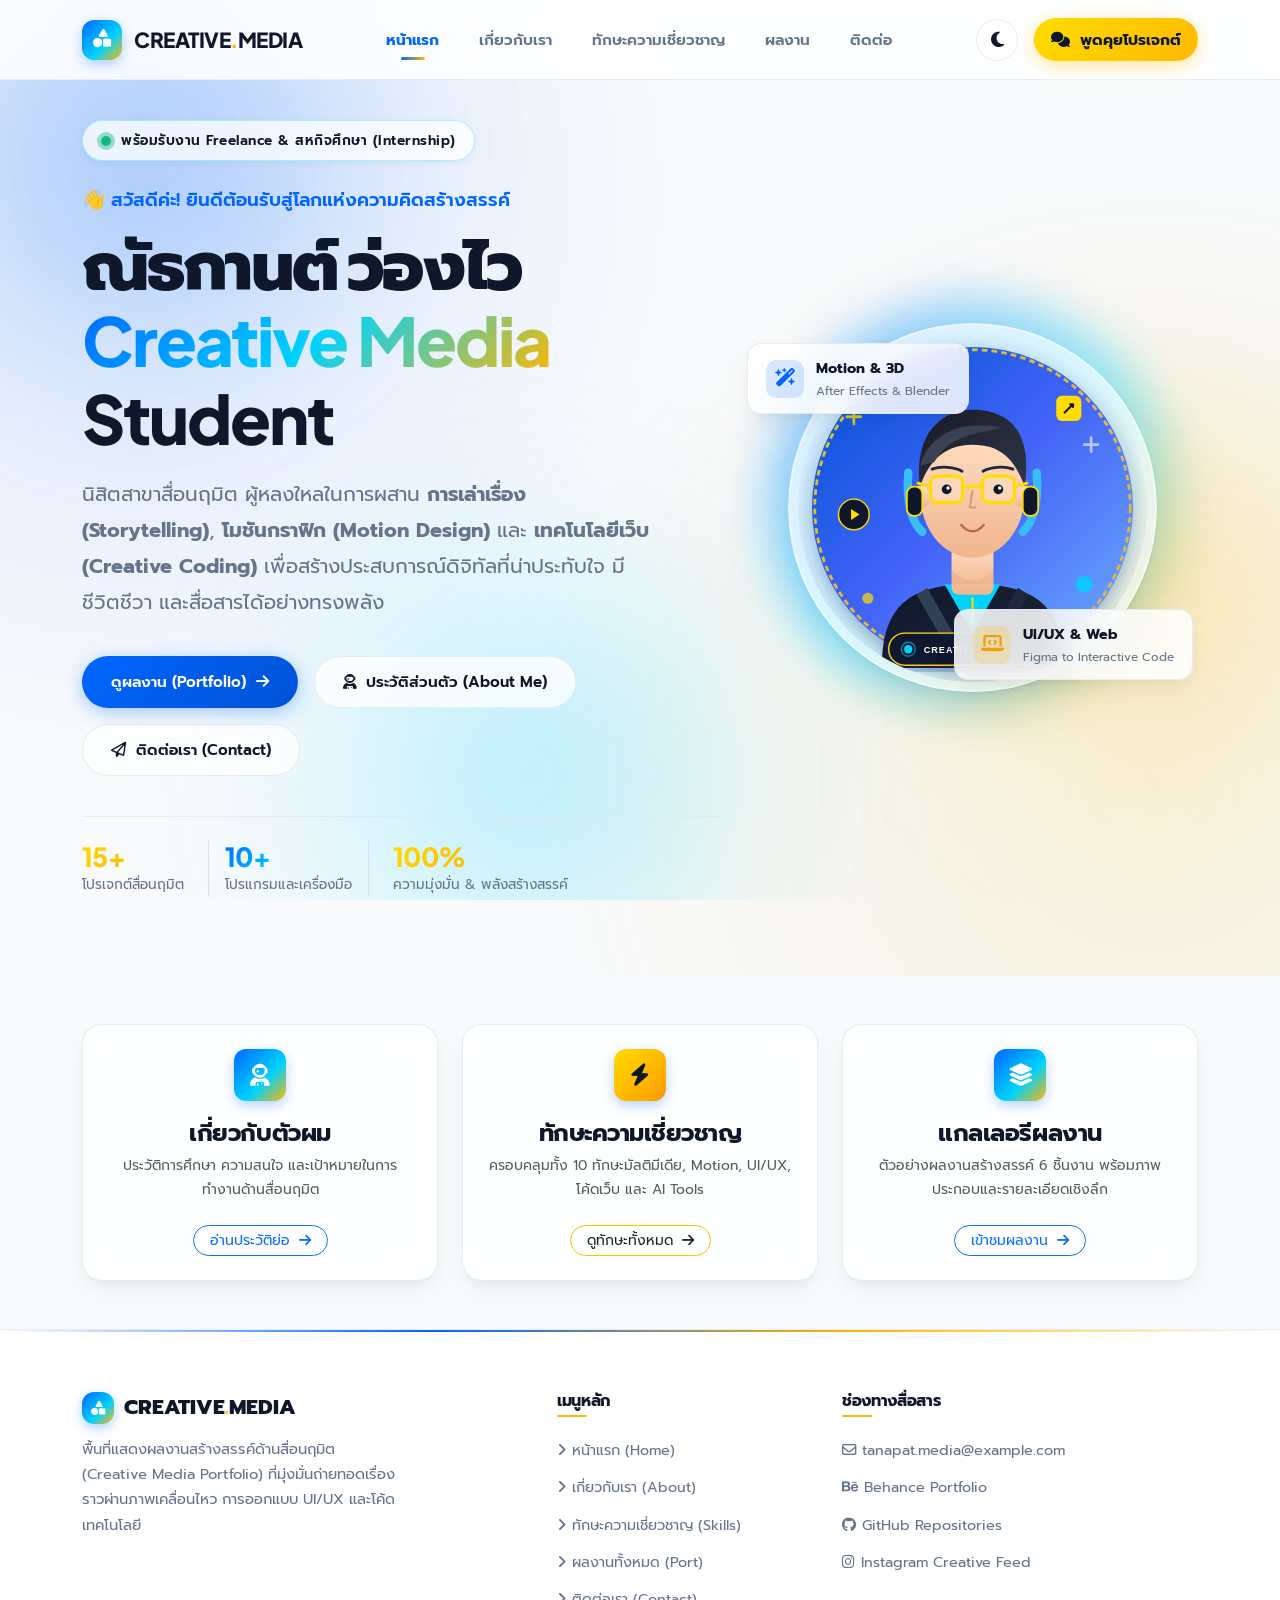
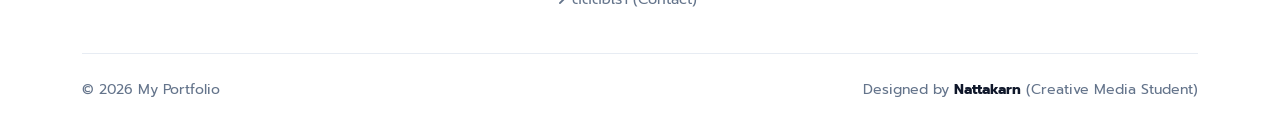
==== commit de240d58: "Update designer name to Nattakarn across all pages" ====
--- a/index.html
+++ b/index.html
@@ -322,7 +322,7 @@
           &copy; 2026 My Portfolio
         </p>
         <p class="footer-designer">
-          Designed by <span>Your Name</span> (Creative Media Student)
+          Designed by <span>Nattakarn</span> (Creative Media Student)
         </p>
       </div>
     </div>
